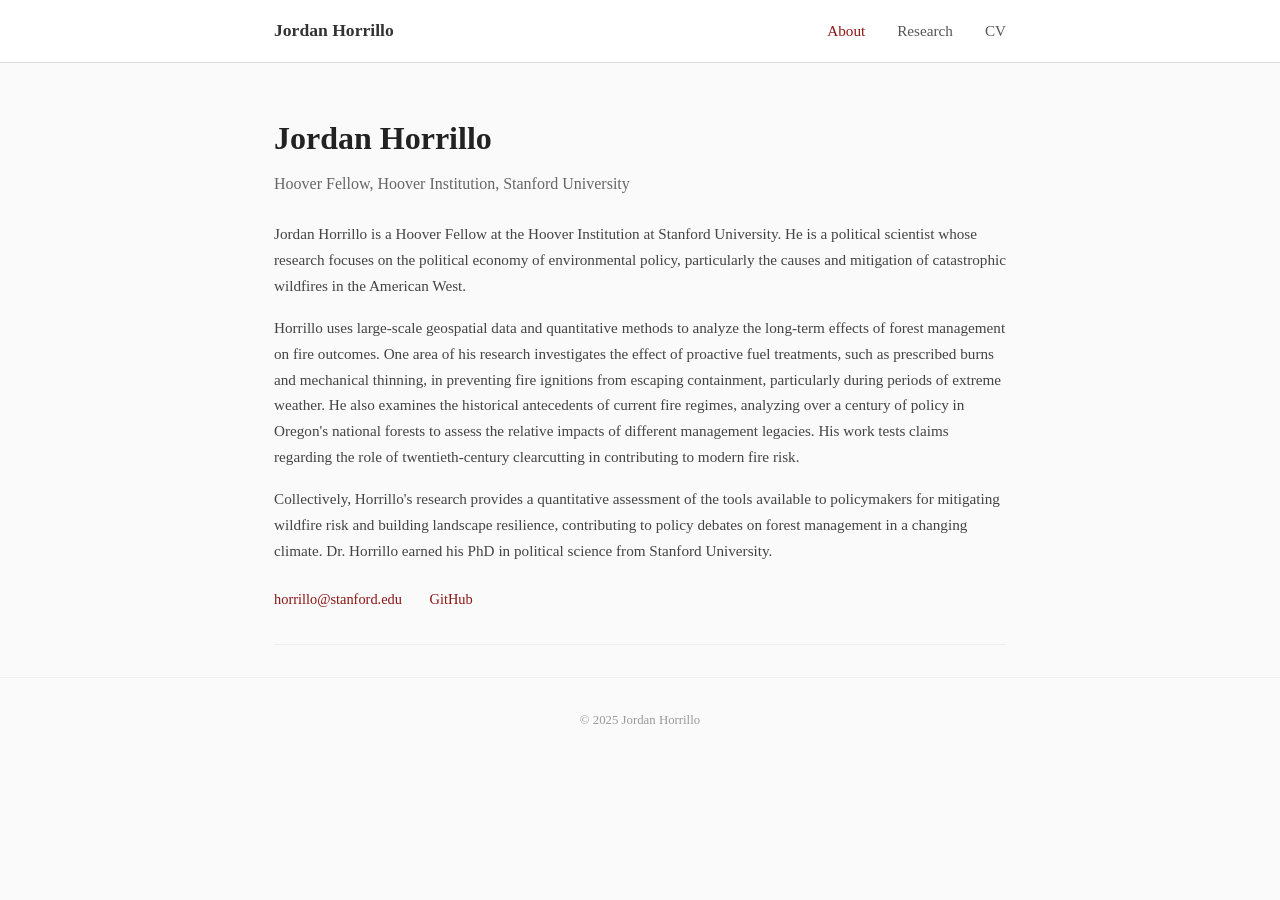
==== index.html @ 120c5117 "Initial personal website Landing page with bio, research page with publications and working papers, " ====
<!DOCTYPE html>
<html lang="en">
<head>
    <meta charset="UTF-8">
    <meta name="viewport" content="width=device-width, initial-scale=1.0">
    <title>Jordan Horrillo</title>
    <link rel="stylesheet" href="style.css">
</head>
<body>
    <nav>
        <div class="container">
            <a href="index.html" class="site-name">Jordan Horrillo</a>
            <ul>
                <li><a href="index.html" class="active">About</a></li>
                <li><a href="research.html">Research</a></li>
                <li><a href="cv.html">CV</a></li>
            </ul>
        </div>
    </nav>

    <main class="container">
        <div class="hero">
            <h1>Jordan Horrillo</h1>
            <p class="affiliation">Hoover Fellow, Hoover Institution, Stanford University</p>

            <div class="bio">
                <p>Jordan Horrillo is a Hoover Fellow at the Hoover Institution at Stanford University. He is a political scientist whose research focuses on the political economy of environmental policy, particularly the causes and mitigation of catastrophic wildfires in the American West.</p>

                <p>Horrillo uses large-scale geospatial data and quantitative methods to analyze the long-term effects of forest management on fire outcomes. One area of his research investigates the effect of proactive fuel treatments, such as prescribed burns and mechanical thinning, in preventing fire ignitions from escaping containment, particularly during periods of extreme weather. He also examines the historical antecedents of current fire regimes, analyzing over a century of policy in Oregon's national forests to assess the relative impacts of different management legacies. His work tests claims regarding the role of twentieth-century clearcutting in contributing to modern fire risk.</p>

                <p>Collectively, Horrillo's research provides a quantitative assessment of the tools available to policymakers for mitigating wildfire risk and building landscape resilience, contributing to policy debates on forest management in a changing climate. Dr. Horrillo earned his PhD in political science from Stanford University.</p>
            </div>

            <div class="contact-links">
                <a href="mailto:horrillo@stanford.edu">horrillo@stanford.edu</a>
                <a href="https://github.com/jhorrillo">GitHub</a>
            </div>
        </div>
    </main>

    <footer>
        <div class="container">
            &copy; 2025 Jordan Horrillo
        </div>
    </footer>
</body>
</html>
---- style.css ----
* {
    margin: 0;
    padding: 0;
    box-sizing: border-box;
}

body {
    font-family: 'Georgia', 'Times New Roman', serif;
    color: #333;
    line-height: 1.7;
    background-color: #fafafa;
}

a {
    color: #8c1515;
    text-decoration: none;
}

a:hover {
    text-decoration: underline;
}

/* Navigation */
nav {
    background-color: #fff;
    border-bottom: 1px solid #ddd;
    padding: 1rem 0;
    position: sticky;
    top: 0;
    z-index: 100;
}

nav .container {
    display: flex;
    justify-content: space-between;
    align-items: center;
}

nav .site-name {
    font-size: 1.1rem;
    font-weight: bold;
    color: #333;
    text-decoration: none;
}

nav .site-name:hover {
    color: #8c1515;
    text-decoration: none;
}

nav ul {
    list-style: none;
    display: flex;
    gap: 2rem;
}

nav ul a {
    color: #555;
    font-size: 0.95rem;
}

nav ul a:hover,
nav ul a.active {
    color: #8c1515;
}

/* Layout */
.container {
    max-width: 780px;
    margin: 0 auto;
    padding: 0 1.5rem;
}

/* Header / Hero */
.hero {
    padding: 3rem 0 2rem;
    border-bottom: 1px solid #eee;
}

.hero h1 {
    font-size: 2rem;
    margin-bottom: 0.3rem;
    color: #222;
}

.hero .affiliation {
    font-size: 1rem;
    color: #666;
    margin-bottom: 1.5rem;
}

.hero .bio {
    font-size: 0.95rem;
    color: #444;
}

.hero .bio p {
    margin-bottom: 1rem;
}

.hero .contact-links {
    margin-top: 1.5rem;
    font-size: 0.9rem;
    color: #666;
}

.hero .contact-links a {
    margin-right: 1.5rem;
}

/* Section styles */
.section {
    padding: 1.5rem 0 0.5rem;
}

.section h2 {
    font-size: 1.2rem;
    margin-bottom: 0.8rem;
    color: #222;
    border-bottom: 2px solid #8c1515;
    padding-bottom: 0.2rem;
    display: inline-block;
}

/* Research page */
.paper {
    margin-bottom: 0.8rem;
    padding-bottom: 0.8rem;
    border-bottom: 1px solid #eee;
}

.paper:last-child {
    border-bottom: none;
    margin-bottom: 0;
    padding-bottom: 0;
}

.paper h3 {
    font-size: 0.95rem;
    margin-bottom: 0.15rem;
    color: #222;
}

.paper .authors {
    font-size: 0.85rem;
    color: #666;
    margin-bottom: 0.1rem;
}

.paper .venue {
    font-size: 0.85rem;
    color: #888;
    font-style: italic;
    margin-bottom: 0.2rem;
}

.paper .links a {
    font-size: 0.8rem;
    margin-right: 1rem;
    font-weight: bold;
}

.paper .description {
    font-size: 0.85rem;
    color: #555;
    margin-top: 0.3rem;
}

/* CV page */
.cv-download {
    margin-bottom: 2rem;
}

.cv-download a {
    display: inline-block;
    background-color: #8c1515;
    color: #fff;
    padding: 0.6rem 1.5rem;
    border-radius: 3px;
    font-size: 0.9rem;
}

.cv-download a:hover {
    background-color: #6b1010;
    text-decoration: none;
}

.cv-embed {
    width: 100%;
    height: 800px;
    border: 1px solid #ddd;
}

/* Footer */
footer {
    padding: 2rem 0;
    text-align: center;
    font-size: 0.8rem;
    color: #999;
    border-top: 1px solid #eee;
    margin-top: 2rem;
}

/* Responsive */
@media (max-width: 600px) {
    nav .container {
        flex-direction: column;
        gap: 0.5rem;
    }

    nav ul {
        gap: 1.2rem;
    }

    .hero h1 {
        font-size: 1.6rem;
    }

    .cv-embed {
        height: 500px;
    }
}
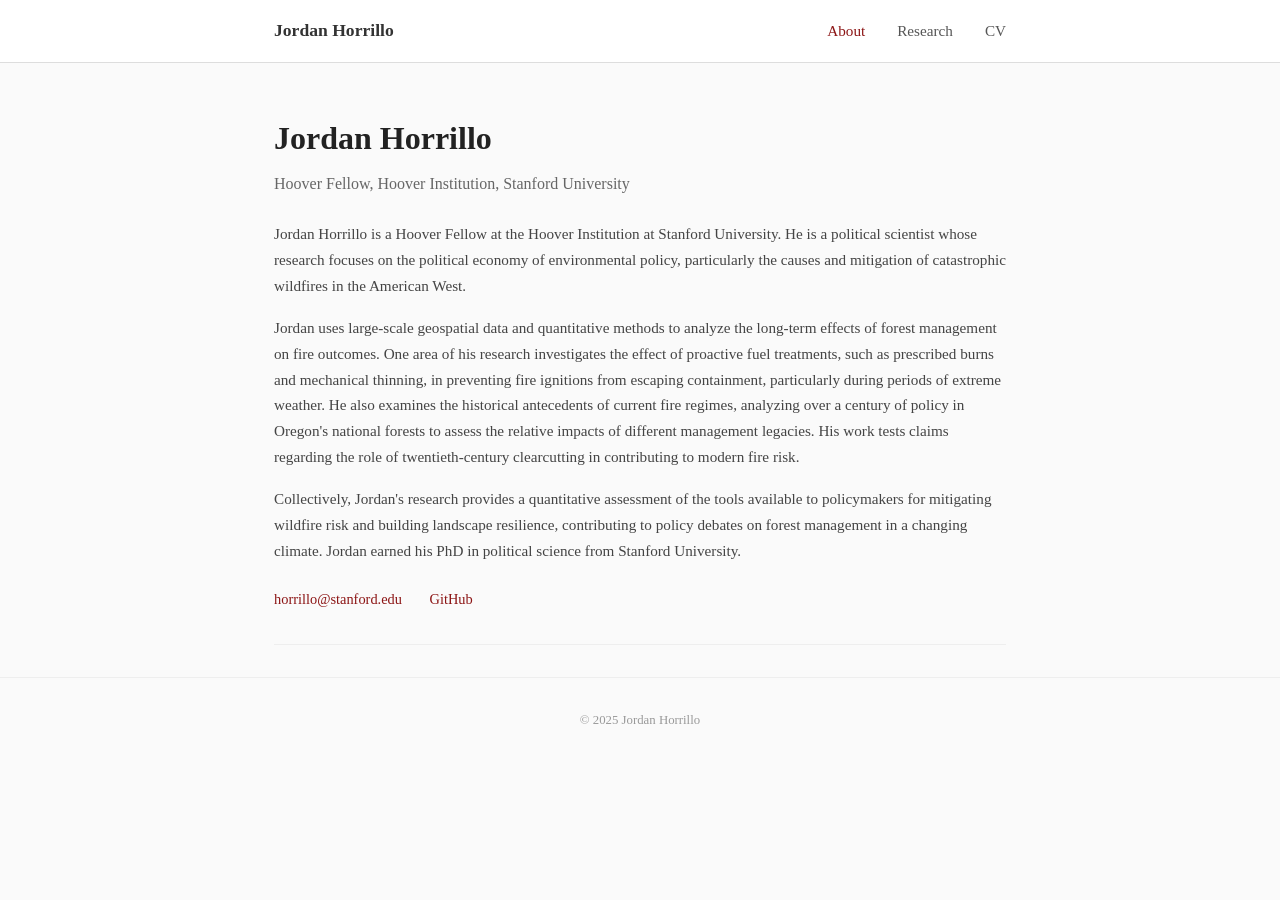
==== commit 5d63e051: "Update bio to use first name Co-Authored-By: Claude Opus 4.6 <noreply@anthropic.com>" ====
--- a/index.html
+++ b/index.html
@@ -26,9 +26,9 @@
             <div class="bio">
                 <p>Jordan Horrillo is a Hoover Fellow at the Hoover Institution at Stanford University. He is a political scientist whose research focuses on the political economy of environmental policy, particularly the causes and mitigation of catastrophic wildfires in the American West.</p>
 
-                <p>Horrillo uses large-scale geospatial data and quantitative methods to analyze the long-term effects of forest management on fire outcomes. One area of his research investigates the effect of proactive fuel treatments, such as prescribed burns and mechanical thinning, in preventing fire ignitions from escaping containment, particularly during periods of extreme weather. He also examines the historical antecedents of current fire regimes, analyzing over a century of policy in Oregon's national forests to assess the relative impacts of different management legacies. His work tests claims regarding the role of twentieth-century clearcutting in contributing to modern fire risk.</p>
+                <p>Jordan uses large-scale geospatial data and quantitative methods to analyze the long-term effects of forest management on fire outcomes. One area of his research investigates the effect of proactive fuel treatments, such as prescribed burns and mechanical thinning, in preventing fire ignitions from escaping containment, particularly during periods of extreme weather. He also examines the historical antecedents of current fire regimes, analyzing over a century of policy in Oregon's national forests to assess the relative impacts of different management legacies. His work tests claims regarding the role of twentieth-century clearcutting in contributing to modern fire risk.</p>
 
-                <p>Collectively, Horrillo's research provides a quantitative assessment of the tools available to policymakers for mitigating wildfire risk and building landscape resilience, contributing to policy debates on forest management in a changing climate. Dr. Horrillo earned his PhD in political science from Stanford University.</p>
+                <p>Collectively, Jordan's research provides a quantitative assessment of the tools available to policymakers for mitigating wildfire risk and building landscape resilience, contributing to policy debates on forest management in a changing climate. Jordan earned his PhD in political science from Stanford University.</p>
             </div>
 
             <div class="contact-links">
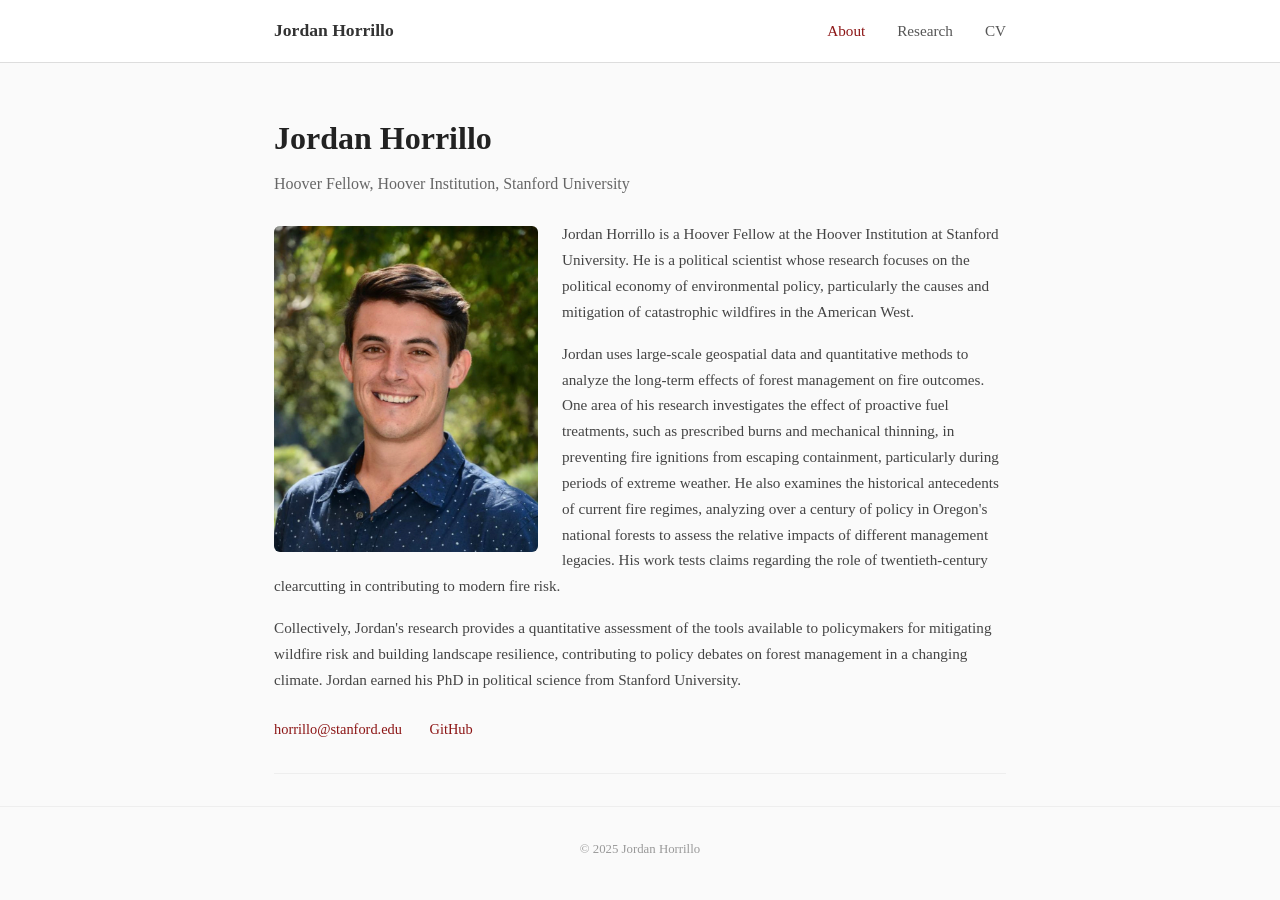
==== commit 254815db: "Add headshot photo to landing page Co-Authored-By: Claude Opus 4.6 <noreply@anthropic.com>" ====
--- a/index.html
+++ b/index.html
@@ -24,6 +24,7 @@
             <p class="affiliation">Hoover Fellow, Hoover Institution, Stanford University</p>
 
             <div class="bio">
+                <img src="headshot.jpg" alt="Jordan Horrillo" class="headshot">
                 <p>Jordan Horrillo is a Hoover Fellow at the Hoover Institution at Stanford University. He is a political scientist whose research focuses on the political economy of environmental policy, particularly the causes and mitigation of catastrophic wildfires in the American West.</p>
 
                 <p>Jordan uses large-scale geospatial data and quantitative methods to analyze the long-term effects of forest management on fire outcomes. One area of his research investigates the effect of proactive fuel treatments, such as prescribed burns and mechanical thinning, in preventing fire ignitions from escaping containment, particularly during periods of extreme weather. He also examines the historical antecedents of current fire regimes, analyzing over a century of policy in Oregon's national forests to assess the relative impacts of different management legacies. His work tests claims regarding the role of twentieth-century clearcutting in contributing to modern fire risk.</p>
--- a/style.css
+++ b/style.css
@@ -89,6 +89,14 @@
     margin-bottom: 1.5rem;
 }
 
+.headshot {
+    width: 264px;
+    border-radius: 6px;
+    object-fit: cover;
+    float: left;
+    margin: 0.3rem 1.5rem 0.8rem 0;
+}
+
 .hero .bio {
     font-size: 0.95rem;
     color: #444;
@@ -212,6 +220,13 @@
         gap: 1.2rem;
     }
 
+    .headshot {
+        float: none;
+        display: block;
+        width: 180px;
+        margin: 0 auto 1rem;
+    }
+
     .hero h1 {
         font-size: 1.6rem;
     }
